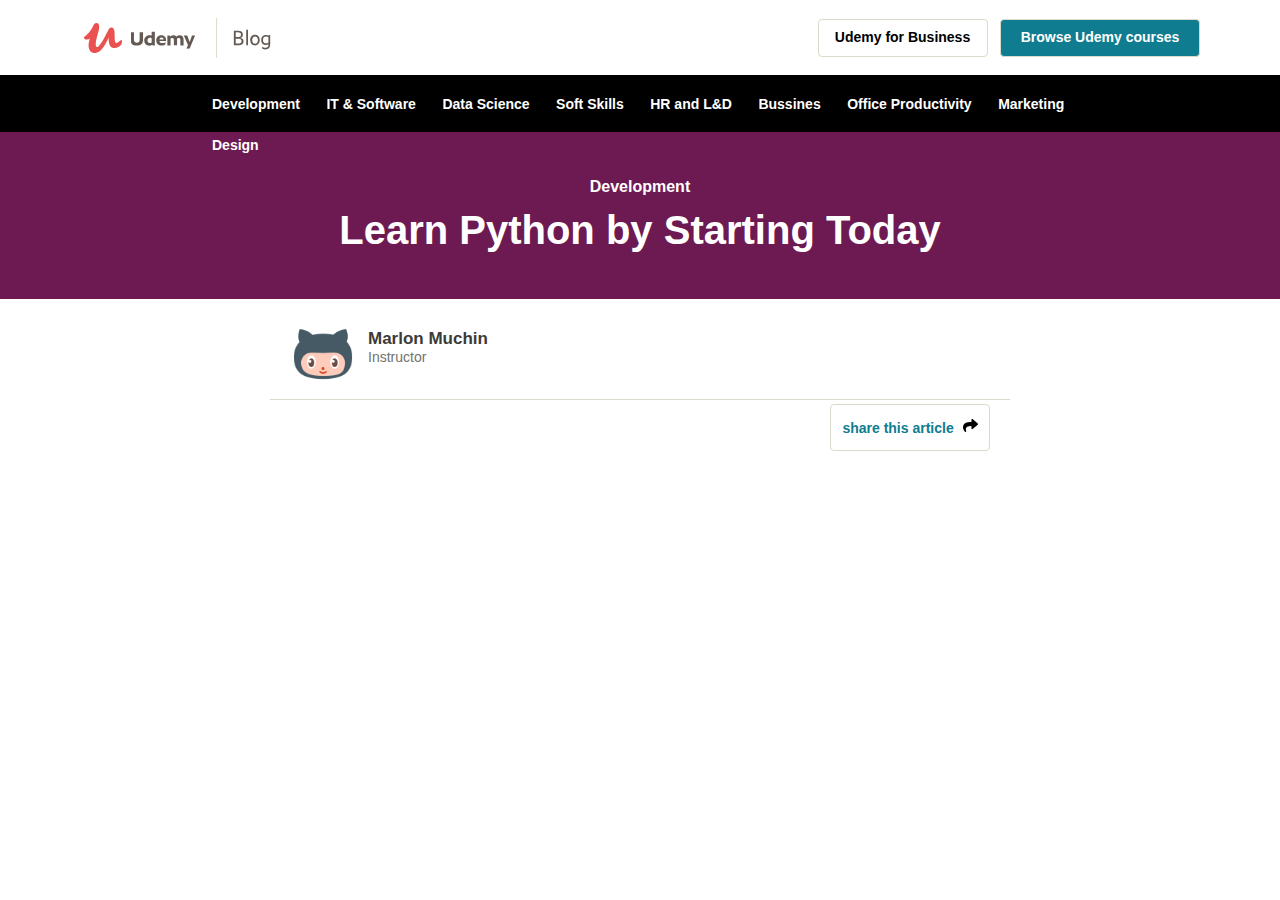
==== UdemyBlog/index2.html @ a062bd3c "add" ====
<!DOCTYPE html>
<html lang="en">

<head>
    <meta charset="UTF-8">
    <meta name="viewport" content="width=device-width, initial-scale=1.0">
    <link rel="stylesheet" href="./css/bootstrap.min.css">
    <link rel="stylesheet" href="./css/stilos02.css">
    <title>Document</title>
</head>

<body>

    <header class="header-main">
        <div class="img-container">
            <div class="imgs">
                <a href="#">
                    <img class="img-1" src="./img-class/udemy-logo.svg" /></a>
                <a href="#">
                    <img class="img-2" src="./img-class/just-blog-logo.svg" /></a>
            </div>
        </div>

        <div class="buttons">
            <button class="btn-1">Udemy for Business</button>
            <button class="btn-2">Browse Udemy courses</button>
        </div>
    </header>

    <div class="barra-menu">
        <div class="menu-container">
            <div class="links-header">
                <ul>
                    <li><a href="#">Development</a></li>
                    <li><a href="#">IT & Software</a></li>
                    <li><a href="#">Data Science</a></li>
                    <li><a href="#">Soft Skills</a></li>
                    <li><a href="#">HR and L&D</a></li>
                    <li><a href="#">Bussines</a></li>
                    <li><a href="#">Office Productivity</a></li>
                    <li><a href="#">Marketing</a></li>
                    <li><a href="#">Design</a></li>
                </ul>
            </div>
            <div class="icons-header">
                <img class="icons" src="./img-class/icons8-searchpng.png" alt="">
            </div>

        </div>

    </div>
    <section class="name-content">
        <div class="name-user">
            <div class="title-name">Development</div>
            <h2 class="title-h2">
                Learn Python by Starting Today
            </h2>
        </div>
    </section>

    <section class="line-profile ">
        <div class="  profile-content ">
            <div class="row name-profile">
                <div class="col-6 box-1">
                    <img class="icon-profile" src="./img-class/github.png">

                    <div class="circle-name">
                        <div class="name-autor">Marlon Muchin</div>
                        <div class="name-title">Instructor</div>
                    </div>
                </div>
                <div class="col-6 box-2  ">
                    <button class="btn-share pull-right">
                            share this article
                            <img src="./img-class/share-solid.svg" alt="">
                        </button>
                </div>
            </div>
        </div>
    </section>

    <section class="main"></section>

</body>

</html>
---- UdemyBlog/css/stilos02.css ----
* {
    margin: 0;
    padding: 0;
    box-sizing: border-box;
}

html {
    font-size: 62.5%;
}

.header-main {
    display: flex;
    height: 7.5rem;
}

.imgs {
    display: flex;
    margin: 1.8rem 0 0 8.4rem;
}

.img-1 {
    height: 4rem;
    margin-right: 00.5rem;
}

.img-2 {
    height: 4rem
}

.buttons {
    width: 100vw;
    text-align: right;
    margin: auto;
    margin-right: 7rem;
}

.btn-1,
.btn-2 {
    margin-right: 1rem;
    height: 2.5rem;
    border: 1px solid #dcdacb;
    height: 3.8rem;
    font-size: 1.4rem;
    font-weight: 700;
    line-height: 120%;
    border-radius: 4px;
    cursor: pointer;
}

.btn-1 {
    background-color: transparent;
    width: 17rem;
}

.btn-2 {
    background-color: #0f7c90;
    color: #ffff;
    width: 20rem;
}

.btn-1:hover {
    background-color: #0f7c90;
    color: #ffff;
    text-decoration: none;
}

.btn-2:hover {
    background-color: #0a5260;
    text-decoration: none;
}


/* menu header--- */


/* menu header--- */


/* menu header--- */


/* menu header--- */

.barra-menu {
    background-color: #000;
    padding: 0.9rem 8rem 1.5rem 20rem;
    height: 5.7rem;
}

.menu-container {
    display: flex;
}

.icons {
    height: 2.3rem;
}

.icons-header {
    padding-top: 1rem;
}

.links-header {
    margin: auto;
    backgro: aquamarine;
    padding: 0 10rem 0 0;
}

.links-header>ul>li {
    display: inline-block;
    padding: 1.2rem;
    list-style: none;
}

.links-header>ul>li>a {
    color: #fff;
    text-align: center;
    font-size: 1.4rem;
    font-weight: 700;
    line-height: 120%;
    text-decoration: none;
}

.links-header>ul>li>a:hover {
    color: #fff;
    text-decoration: underline;
}


/* menu header--- */


/* menu header--- */


/* links header---- */

.name-content {
    padding: 4.5rem 1.5rem;
    background-color: #6e1a52;
}

.name-user {
    text-align: center;
    width: 80.48rem;
    height: 7.7rem;
    margin: auto;
}

.title-name,
.title-h2,
.links-header>ul>li>a {
    font-family: -apple-system, BlinkMacSystemFont, 'Segoe UI', Roboto, Oxygen, Ubuntu, Cantarell, 'Open Sans', 'Helvetica Neue', sans-serif;
    color: #fff;
    font-weight: 700;
    line-height: 120%;
}

.title-name {
    font-size: 1.6rem;
    line-height: 120%;
    margin-bottom: 1rem;
}

.title-h2 {
    font-size: 4rem;
    margin-bottom: 1rem;
    line-height: 1.2;
}

.line-profile {
    width: 100%;
    padding: 1.5rem 0;
}

.profile-content,
main {
    box-sizing: border-box;
    margin: -1.5rem 27rem;
}

.profile-content {
    padding: 1rem 1rem 1rem 1.8rem;
    border-bottom: 1px solid #dcdacb;
}

.icon-profile {
    margin: 1rem 1rem 0 0;
    height: 7rem;
}

.name-profile {
    width: 100%;
}

.box-1 {
    display: flex;
}

.name-autor,
.name-title,
.btn-share {
    font-family: -apple-system, BlinkMacSystemFont, 'Segoe UI', Roboto, Oxygen, Ubuntu, Cantarell, 'Open Sans', 'Helvetica Neue', sans-serif;
}

.name-autor {
    color: #3c3b37;
    font-weight: 700;
    font-size: 1.7rem;
}

.circle-name {
    color: #73726c;
    font-size: 1.4rem;
    padding: 2rem 0;
}

.btn-share {
    width: 16rem;
    background-color: transparent;
    height: 4.7rem;
    border: 1px solid #dcdacb;
    font-size: 1.4rem;
    font-weight: 700;
    line-height: 120%;
    border-radius: 4px;
    cursor: pointer;
    color: #0f7c90;
}

.btn-share>img {
    margin-left: 0.5rem;
    height: 1.5rem;
}

.box-2 {
    padding: 1.5rem 1rem 2rem 23.5rem;
    float: right;
    display: flex;
}
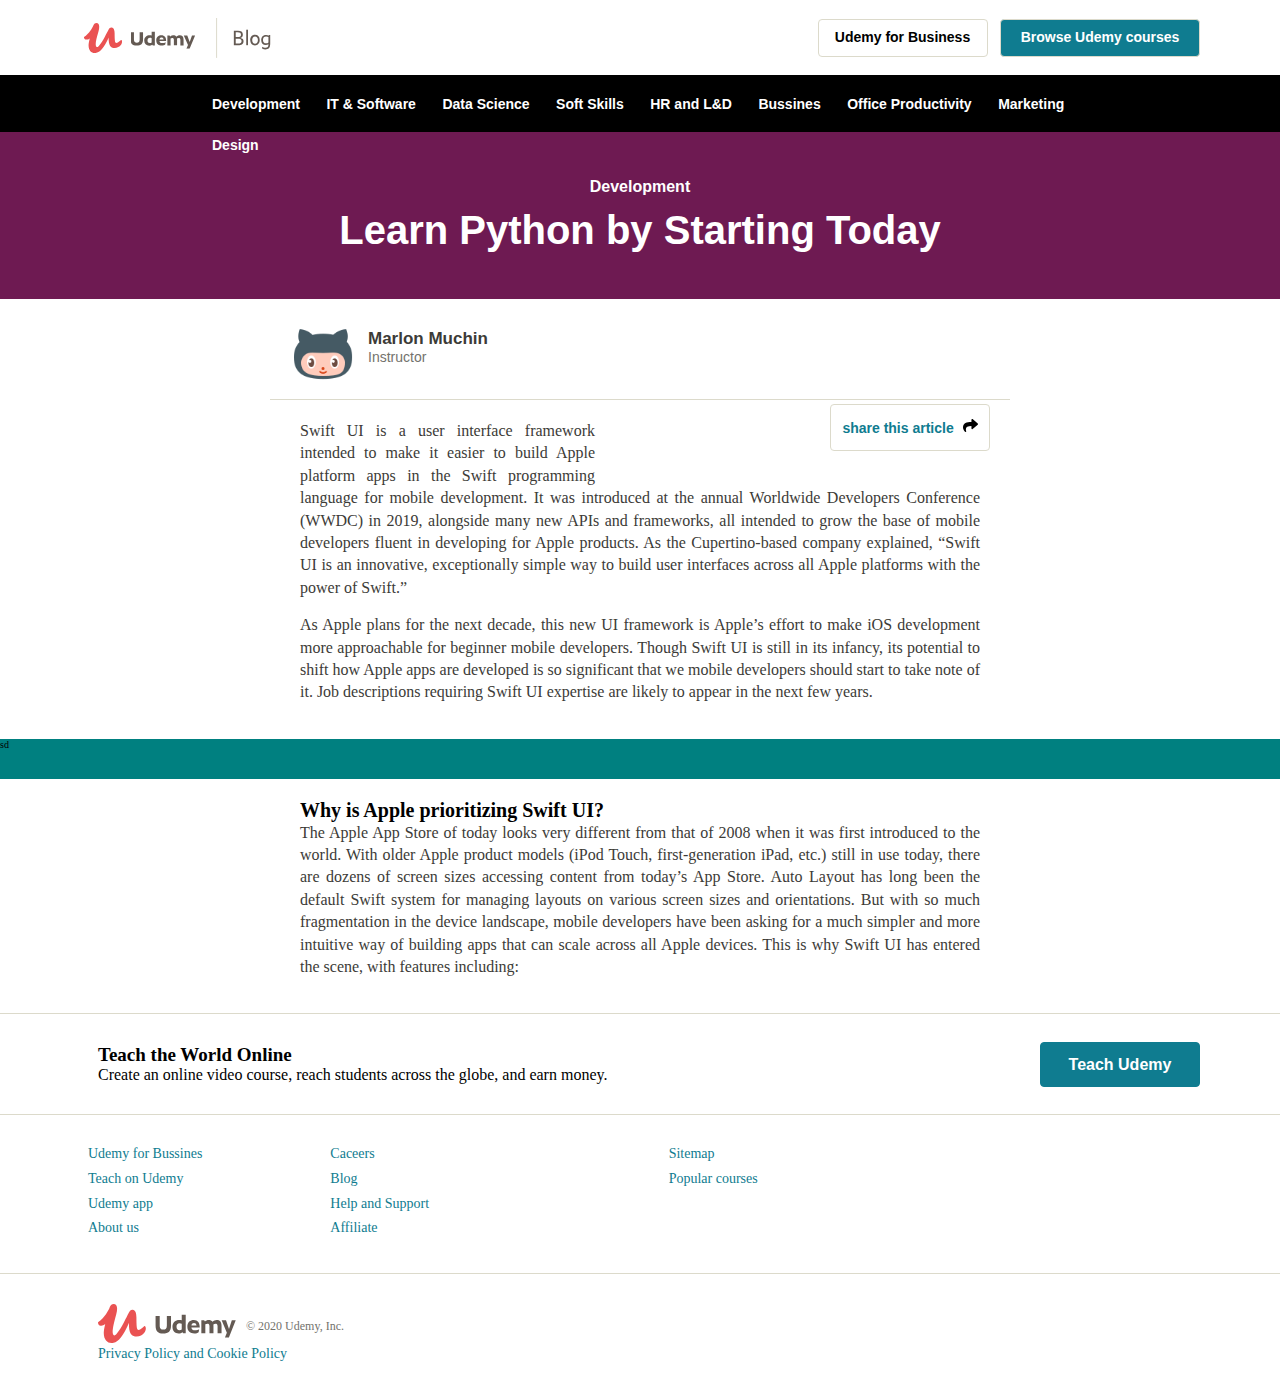
==== commit 413816a5: "add" ====
--- a/UdemyBlog/index2.html
+++ b/UdemyBlog/index2.html
@@ -79,7 +79,92 @@
         </div>
     </section>
 
-    <section class="main"></section>
+    <section class="main container-fluid">
+        <div class="text-letter">
+            <p>Swift UI is a user interface framework intended to make it easier to build Apple platform apps in the Swift programming language for mobile development. It was introduced at the annual Worldwide Developers Conference (WWDC) in 2019, alongside
+                many new APIs and frameworks, all intended to grow the base of mobile developers fluent in developing for Apple products. As the Cupertino-based company explained, “Swift UI is an innovative, exceptionally simple way to build user interfaces
+                across all Apple platforms with the power of Swift.”</p>
+            <p>As Apple plans for the next decade, this new UI framework is Apple’s effort to make iOS development more approachable for beginner mobile developers. Though Swift UI is still in its infancy, its potential to shift how Apple apps are developed
+                is so significant that we mobile developers should start to take note of it. Job descriptions requiring Swift UI expertise are likely to appear in the next few years.</p>
+        </div>
+
+
+    </section>
+    <section class="box-mid container-fluid">
+        sd
+
+    </section>
+    <section class="main container-fluid">
+        <div class="text-letter">
+            <h1>Why is Apple prioritizing Swift UI?</h1>
+            <p>The Apple App Store of today looks very different from that of 2008 when it was first introduced to the world. With older Apple product models (iPod Touch, first-generation iPad, etc.) still in use today, there are dozens of screen sizes accessing
+                content from today’s App Store. Auto Layout has long been the default Swift system for managing layouts on various screen sizes and orientations. But with so much fragmentation in the device landscape, mobile developers have been asking
+                for a much simpler and more intuitive way of building apps that can scale across all Apple devices. This is why Swift UI has entered the scene, with features including:</p>
+
+        </div>
+
+
+    </section>
+
+    <footer class="line foot">
+        <div class="container-tech">
+            <h3>Teach the World Online</h3>
+            <div>
+                Create an online video course, reach students across the globe, and earn money.
+                <button class="btn-01 btn-footer">Teach Udemy</button>
+            </div>
+        </div>
+
+        <div class="line2-tech">
+            <div class="link02">
+                <ul>
+                    <li><a href="#">Udemy for Bussines</a></li>
+                    <li><a href="#">Teach on Udemy</a></li>
+                    <li><a href="">Udemy app</a></li>
+                    <li><a href="">About us</a></li>
+
+                </ul>
+            </div>
+            <div class="link03">
+                <ul>
+                    <li><a href="#">Caceers</a></li>
+                    <li><a href="#">Blog</a></li>
+                    <li><a href="">Help and Support</a></li>
+                    <li><a href="">Affiliate</a></li>
+
+                </ul>
+            </div>
+            <div class="link04">
+                <ul>
+                    <li><a href="#">Sitemap</a></li>
+                    <li><a href="#">Popular courses</a></li>
+                </ul>
+            </div>
+        </div>
+        <div class="line3-tech  line">
+            <div class="row foot-inferior">
+                <div class="col-3 copy">
+                    <img src="./img-class/logoUdemyLetra.svg " alt=" ">
+                    <div class="link05">
+                        <ul>
+                            <li><a href="">© 2020 Udemy, Inc.</a></li>
+                        </ul>
+                    </div>
+                </div>
+                <div class="col-6"></div>
+                <div class="col-3 ">
+                    <div class="link-infeior ">
+                        <ul>
+                            <li><a href=" ">Privacy Policy and Cookie Policy</a></li>
+                        </ul>
+                    </div>
+                </div>
+            </div>
+        </div>
+
+
+    </footer>
+
 
 </body>
 
--- a/UdemyBlog/css/stilos02.css
+++ b/UdemyBlog/css/stilos02.css
@@ -172,10 +172,14 @@
     padding: 1.5rem 0;
 }
 
-.profile-content,
-main {
+.profile-content {
     box-sizing: border-box;
     margin: -1.5rem 27rem;
+}
+
+.main {
+    box-sizing: border-box;
+    padding: 2rem 30rem;
 }
 
 .profile-content {
@@ -236,4 +240,146 @@
     padding: 1.5rem 1rem 2rem 23.5rem;
     float: right;
     display: flex;
+}
+
+.text-letter>p {
+    font-weight: 400;
+    line-height: 1.4;
+    font-size: 1.6rem;
+    color: #3c3b37;
+    margin-bottom: 1.5rem;
+    text-align: justify;
+    text-justify: inter-word;
+}
+
+.box-mid {
+    background-color: teal;
+    height: 4rem;
+    width: 100%;
+}
+
+
+/* footer  
+dssssssssssssssss
+footer*/
+
+.line,
+footer,
+.line2-tech {
+    border-top: 1px solid #dcdacb;
+}
+
+.btn-01 {
+    height: 2.5rem;
+    border: 1px solid #0f7c90;
+    width: 16rem;
+    height: 4.5rem;
+    font-size: 1.6rem;
+    font-weight: 700;
+    line-height: 120%;
+    border-radius: 4px;
+    cursor: pointer;
+    background-color: #0f7c90;
+    color: #fff;
+}
+
+.btn-01:hover {
+    background-color: #0A5260;
+    border: 1px solid #0A5260;
+}
+
+.foot {
+    padding-top: 3rem;
+    padding-bottom: 3rem;
+}
+
+.btn-footer {
+    float: right;
+    margin-top: -2.4rem;
+}
+
+.container-tech,
+.container-tech,
+.line2-tech,
+.line3-tech {
+    padding-left: 9.8rem;
+    padding-right: 8rem;
+    padding-bottom: 3rem;
+}
+
+.container-tech>div {
+    font-size: 1.6rem;
+}
+
+.container-tech>h3 {
+    font-weight: 700;
+    font-size: 1.9rem;
+}
+
+.line2-tech {
+    display: flex;
+    padding-top: 2.9rem;
+}
+
+.link02>ul>li,
+.link03>ul>li,
+.link04>ul>li,
+.link-infeior>ul>li {
+    list-style: none;
+    text-align: left;
+    text-decoration-style: none;
+    margin: 0;
+    padding-bottom: 0.5rem;
+}
+
+.link02>ul>li>a,
+.link03>ul>li>a,
+.link04>ul>li>a,
+.link-infeior>ul>li>a {
+    text-decoration: none;
+    color: #0f7c90;
+    line-height: 140%;
+    font-weight: 400;
+    font-size: 1.4rem;
+}
+
+.link02,
+.link03,
+.link04 {
+    width: 22.9%;
+    margin-left: -1rem;
+}
+
+.link04 {
+    padding-left: 9.6rem;
+}
+
+.link05>ul>li>a {
+    text-decoration: none;
+    color: #73726c;
+    font-size: 1.2rem;
+}
+
+.link05 {
+    margin-top: 1.5rem;
+    margin-left: 1rem;
+}
+
+.link05>ul>li,
+.menu-container>ul>li {
+    list-style: none;
+}
+
+.foot-inferior {
+    padding-top: 3rem;
+    margin-bottom: -4.5rem;
+}
+
+.copy>img {
+    width: 13.8rem;
+    height: 4rem;
+}
+
+.copy {
+    display: flex;
 }